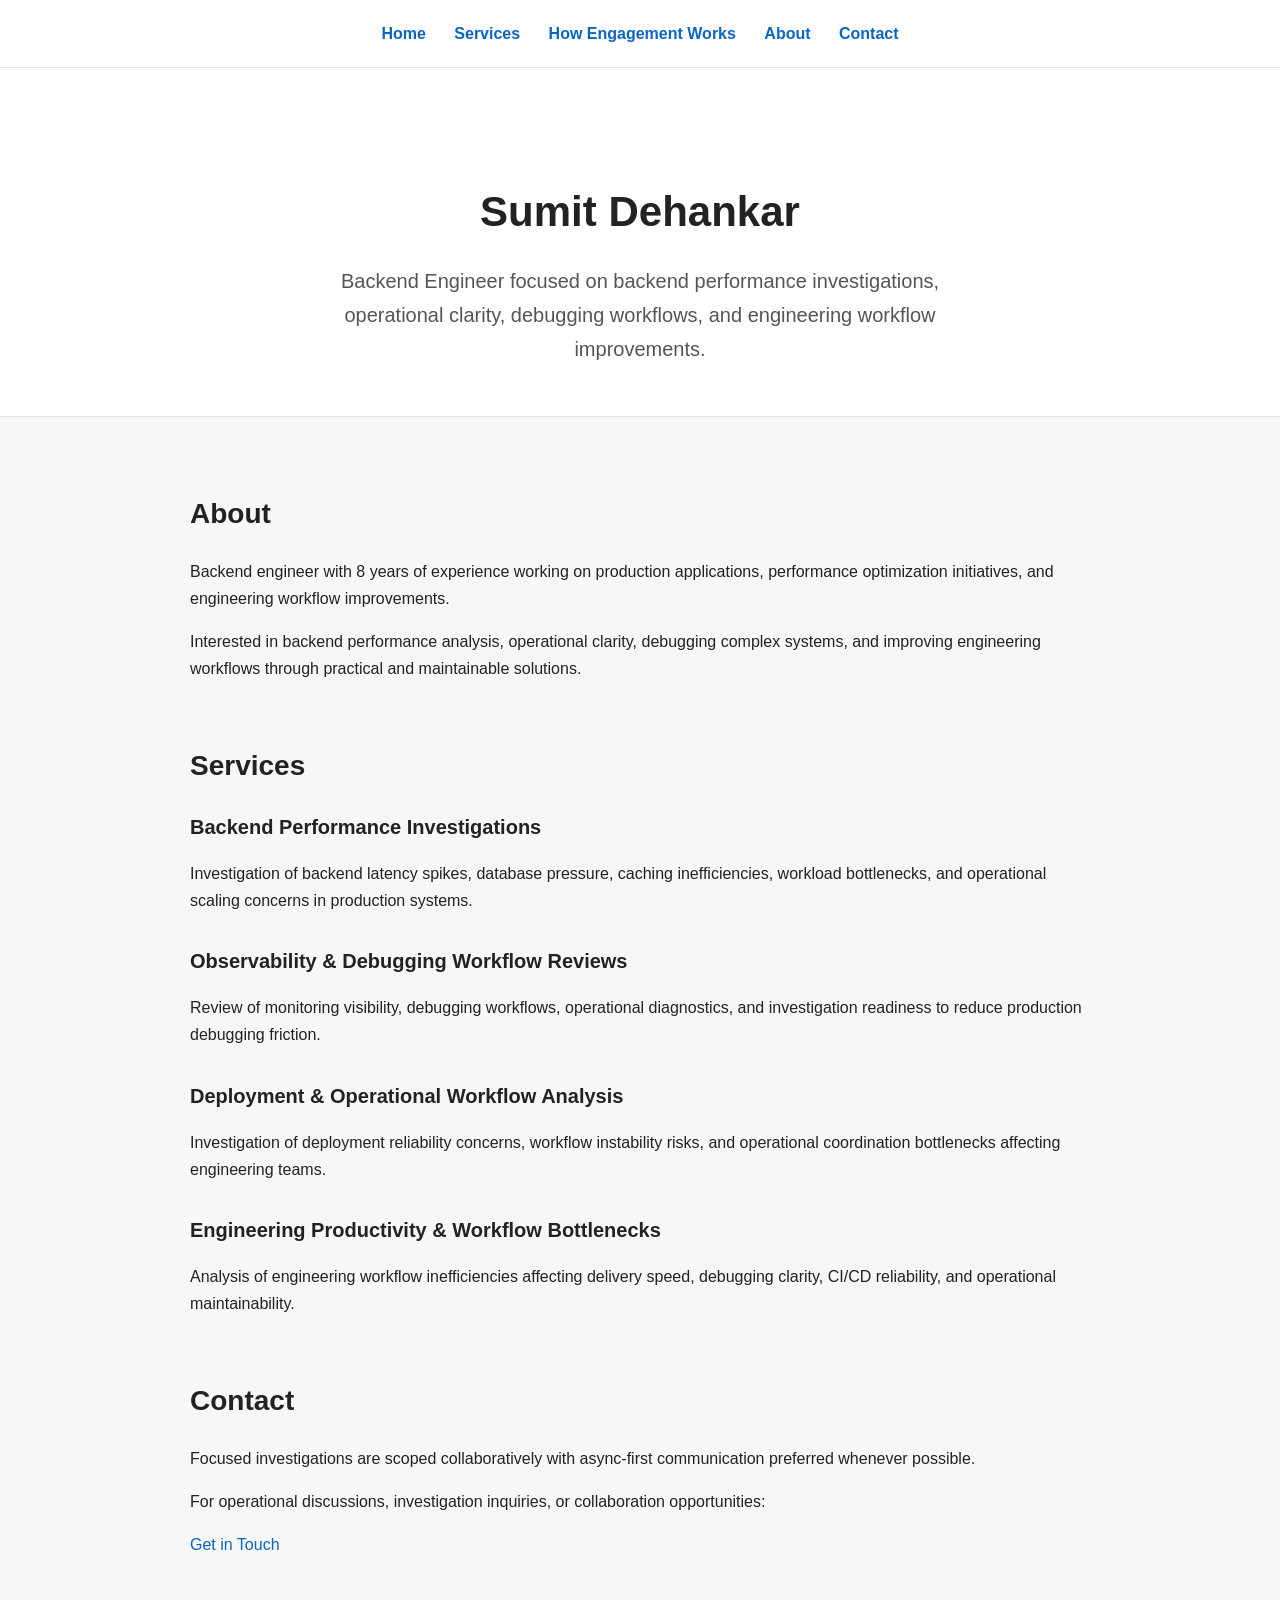
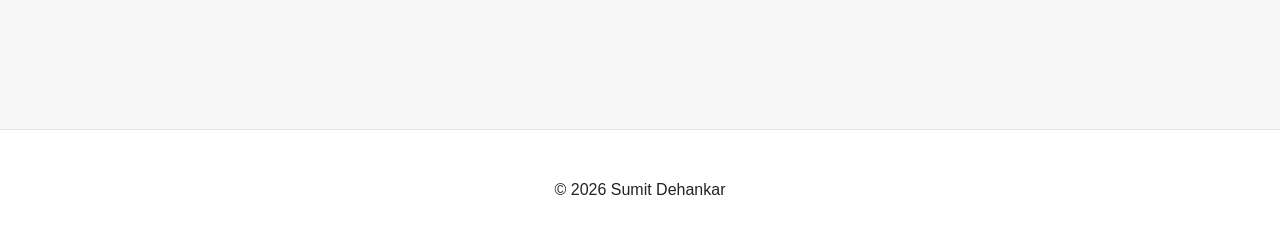
==== index.html @ 6a538f90 "Update page titles and enhance content for About, Contact, How Engagement Works, and Services sectio" ====
<!doctype html>
<html lang="en">
  <head>
    <meta charset="UTF-8" />
    <meta name="viewport" content="width=device-width, initial-scale=1.0" />
    <title>Sumit Dehankar</title>
    <link rel="stylesheet" href="styles.css" />
  </head>

  <body>
    <nav>
      <a href="index.html">Home</a>
      <a href="services.html">Services</a>
      <!-- <a href="sample-assessment.html">Sample Assessment</a> -->
      <a href="how-engagement-works.html">How Engagement Works</a>
      <a href="about.html">About</a>
      <a href="contact.html">Contact</a>
    </nav>
    <header class="hero">
      <h1>Sumit Dehankar</h1>

      <p class="tagline">
        Backend Engineer focused on backend performance investigations,
        operational clarity, debugging workflows, and engineering workflow
        improvements.
      </p>
    </header>

    <main class="container">
      <section>
        <h2>About</h2>

        <p>
          Backend engineer with 8 years of experience working on production
          applications, performance optimization initiatives, and engineering
          workflow improvements.
        </p>

        <p>
          Interested in backend performance analysis, operational clarity,
          debugging complex systems, and improving engineering workflows through
          practical and maintainable solutions.
        </p>
      </section>

      <section>
        <h2>Services</h2>

        <div class="service">
          <h3>Backend Performance Investigations</h3>

          <p>
            Investigation of backend latency spikes, database pressure, caching
            inefficiencies, workload bottlenecks, and operational scaling
            concerns in production systems.
          </p>
        </div>

        <div class="service">
          <h3>Observability & Debugging Workflow Reviews</h3>

          <p>
            Review of monitoring visibility, debugging workflows, operational
            diagnostics, and investigation readiness to reduce production
            debugging friction.
          </p>
        </div>

        <div class="service">
          <h3>Deployment & Operational Workflow Analysis</h3>

          <p>
            Investigation of deployment reliability concerns, workflow
            instability risks, and operational coordination bottlenecks
            affecting engineering teams.
          </p>
        </div>

        <div class="service">
          <h3>Engineering Productivity & Workflow Bottlenecks</h3>

          <p>
            Analysis of engineering workflow inefficiencies affecting delivery
            speed, debugging clarity, CI/CD reliability, and operational
            maintainability.
          </p>
        </div>
      </section>
      <section>
        <h2>Contact</h2>

        <p>
          Focused investigations are scoped collaboratively with async-first
          communication preferred whenever possible.
        </p>

        <p>
          For operational discussions, investigation inquiries, or collaboration
          opportunities:
        </p>

        <p>
          <a href="contact.html">Get in Touch</a>
        </p>
      </section>
    </main>
    <footer>
      <p>© 2026 Sumit Dehankar</p>
    </footer>
  </body>
</html>
---- styles.css ----
body {
    margin: 0;
    font-family: Arial, sans-serif;
    line-height: 1.7;
    background-color: #f7f7f7;
    color: #222;
}

.hero {
    background-color: #ffffff;
    padding: 80px 20px 50px;
    text-align: center;
    border-bottom: 1px solid #e5e5e5;
}

.hero h1 {
    margin-bottom: 16px;
    font-size: 42px;
}

.tagline {
    max-width: 700px;
    margin: 0 auto;
    font-size: 20px;
    color: #555;
}

.container {
    max-width: 900px;
    margin: 0 auto;
    padding: 50px 20px;
}

section {
    margin-bottom: 60px;
}

h2 {
    margin-bottom: 20px;
    font-size: 28px;
}

h3 {
    margin-bottom: 10px;
    font-size: 20px;
}

.service {
    margin-bottom: 30px;
}

a {
    color: #0a66c2;
    text-decoration: none;
}

a:hover {
    text-decoration: underline;
}

nav {
    padding: 20px;
    background-color: #ffffff;
    border-bottom: 1px solid #e5e5e5;
    text-align: center;
}

nav a {
    margin: 0 12px;
    font-weight: bold;
}

ul {
    padding-left: 20px;
}

footer {
    text-align: center;
    padding: 30px 20px;
    border-top: 1px solid #e5e5e5;
    background-color: #ffffff;
    margin-top: 60px;
}

main h1 {
    margin-bottom: 40px;
}

#engagement-process {
    padding: 80px 20px;
    background-color: #ffffff;
}

#engagement-process .section-header {
    text-align: center;
    max-width: 750px;
    margin: 0 auto 50px;
}

#engagement-process .section-header h2 {
    font-size: 2.2rem;
    margin-bottom: 16px;
    color: #111827;
}

#engagement-process .section-header p {
    font-size: 1.05rem;
    line-height: 1.7;
    color: #6b7280;
}

.process-grid {
    display: grid;
    grid-template-columns: repeat(auto-fit, minmax(220px, 1fr));
    gap: 24px;
}

.process-card {
    background-color: #f9fafb;
    border: 1px solid #e5e7eb;
    border-radius: 16px;
    padding: 28px 24px;
    transition: transform 0.2s ease, box-shadow 0.2s ease;
}

.process-card:hover {
    transform: translateY(-4px);
    box-shadow: 0 8px 24px rgba(0, 0, 0, 0.06);
}

.step-number {
    font-size: 2rem;
    font-weight: 700;
    color: #111827;
    margin-bottom: 18px;
}

.process-card h3 {
    font-size: 1.15rem;
    margin-bottom: 14px;
    color: #111827;
}

.process-card p {
    color: #4b5563;
    line-height: 1.7;
    font-size: 0.95rem;
}

#contact-page {
    padding: 80px 20px;
    background-color: #ffffff;
}

#contact-page .container {
    max-width: 1000px;
    margin: 0 auto;
}

.contact-header {
    text-align: center;
    margin-bottom: 60px;
}

.contact-header h1 {
    font-size: 3rem;
    margin-bottom: 20px;
    color: #111827;
}

.contact-header p {
    max-width: 760px;
    margin: 0 auto;
    color: #4b5563;
    line-height: 1.8;
    font-size: 1.1rem;
}

.contact-note {
    background-color: #f9fafb;
    border: 1px solid #e5e7eb;
    border-radius: 18px;
    padding: 36px;
    margin-bottom: 50px;
}

.contact-note h2 {
    font-size: 1.8rem;
    margin-bottom: 20px;
    color: #111827;
}

.contact-note p {
    color: #4b5563;
    line-height: 1.8;
    margin-bottom: 18px;
}

.contact-note ul {
    padding-left: 22px;
    margin-bottom: 24px;
}

.contact-note li {
    margin-bottom: 12px;
    color: #4b5563;
    line-height: 1.7;
}

.contact-methods {
    display: grid;
    grid-template-columns: repeat(auto-fit, minmax(260px, 1fr));
    gap: 24px;
}

.contact-card {
    background-color: #f9fafb;
    border: 1px solid #e5e7eb;
    border-radius: 18px;
    padding: 28px;
}

.contact-card h3 {
    font-size: 1.4rem;
    margin-bottom: 16px;
    color: #111827;
}

.contact-card p {
    color: #4b5563;
    line-height: 1.7;
    margin-bottom: 18px;
}

.contact-card a {
    color: #2563eb;
    text-decoration: none;
    font-weight: 600;
    word-break: break-word;
}

.contact-card a:hover {
    text-decoration: underline;
}

@media (max-width: 768px) {
    .contact-header h1 {
        font-size: 2.4rem;
    }

    .contact-note {
        padding: 28px;
    }
}

#services {
    padding: 80px 20px;
    background-color: #f9fafb;
}

#services .container {
    max-width: 1200px;
    margin: 0 auto;
}

.section-header {
    text-align: center;
    max-width: 760px;
    margin: 0 auto 60px;
}

.section-header h2 {
    font-size: 2.5rem;
    margin-bottom: 18px;
    color: #111827;
}

.section-header p {
    color: #4b5563;
    line-height: 1.8;
    font-size: 1.1rem;
}

.services-grid {
    display: grid;
    grid-template-columns: repeat(auto-fit, minmax(260px, 1fr));
    gap: 28px;
}

.service-card {
    background-color: #ffffff;
    border: 1px solid #e5e7eb;
    border-radius: 18px;
    padding: 32px 28px;
    transition: transform 0.2s ease, box-shadow 0.2s ease;
}

.service-card:hover {
    transform: translateY(-4px);
    box-shadow: 0 10px 30px rgba(0, 0, 0, 0.06);
}

.service-card h3 {
    font-size: 1.35rem;
    margin-bottom: 18px;
    color: #111827;
}

.service-card p {
    color: #4b5563;
    line-height: 1.8;
    margin-bottom: 20px;
}

.service-card ul {
    padding-left: 20px;
}

.service-card li {
    margin-bottom: 10px;
    color: #4b5563;
    line-height: 1.6;
}

@media (max-width: 768px) {
    .section-header h2 {
        font-size: 2rem;
    }

    .service-card {
        padding: 28px 22px;
    }
}
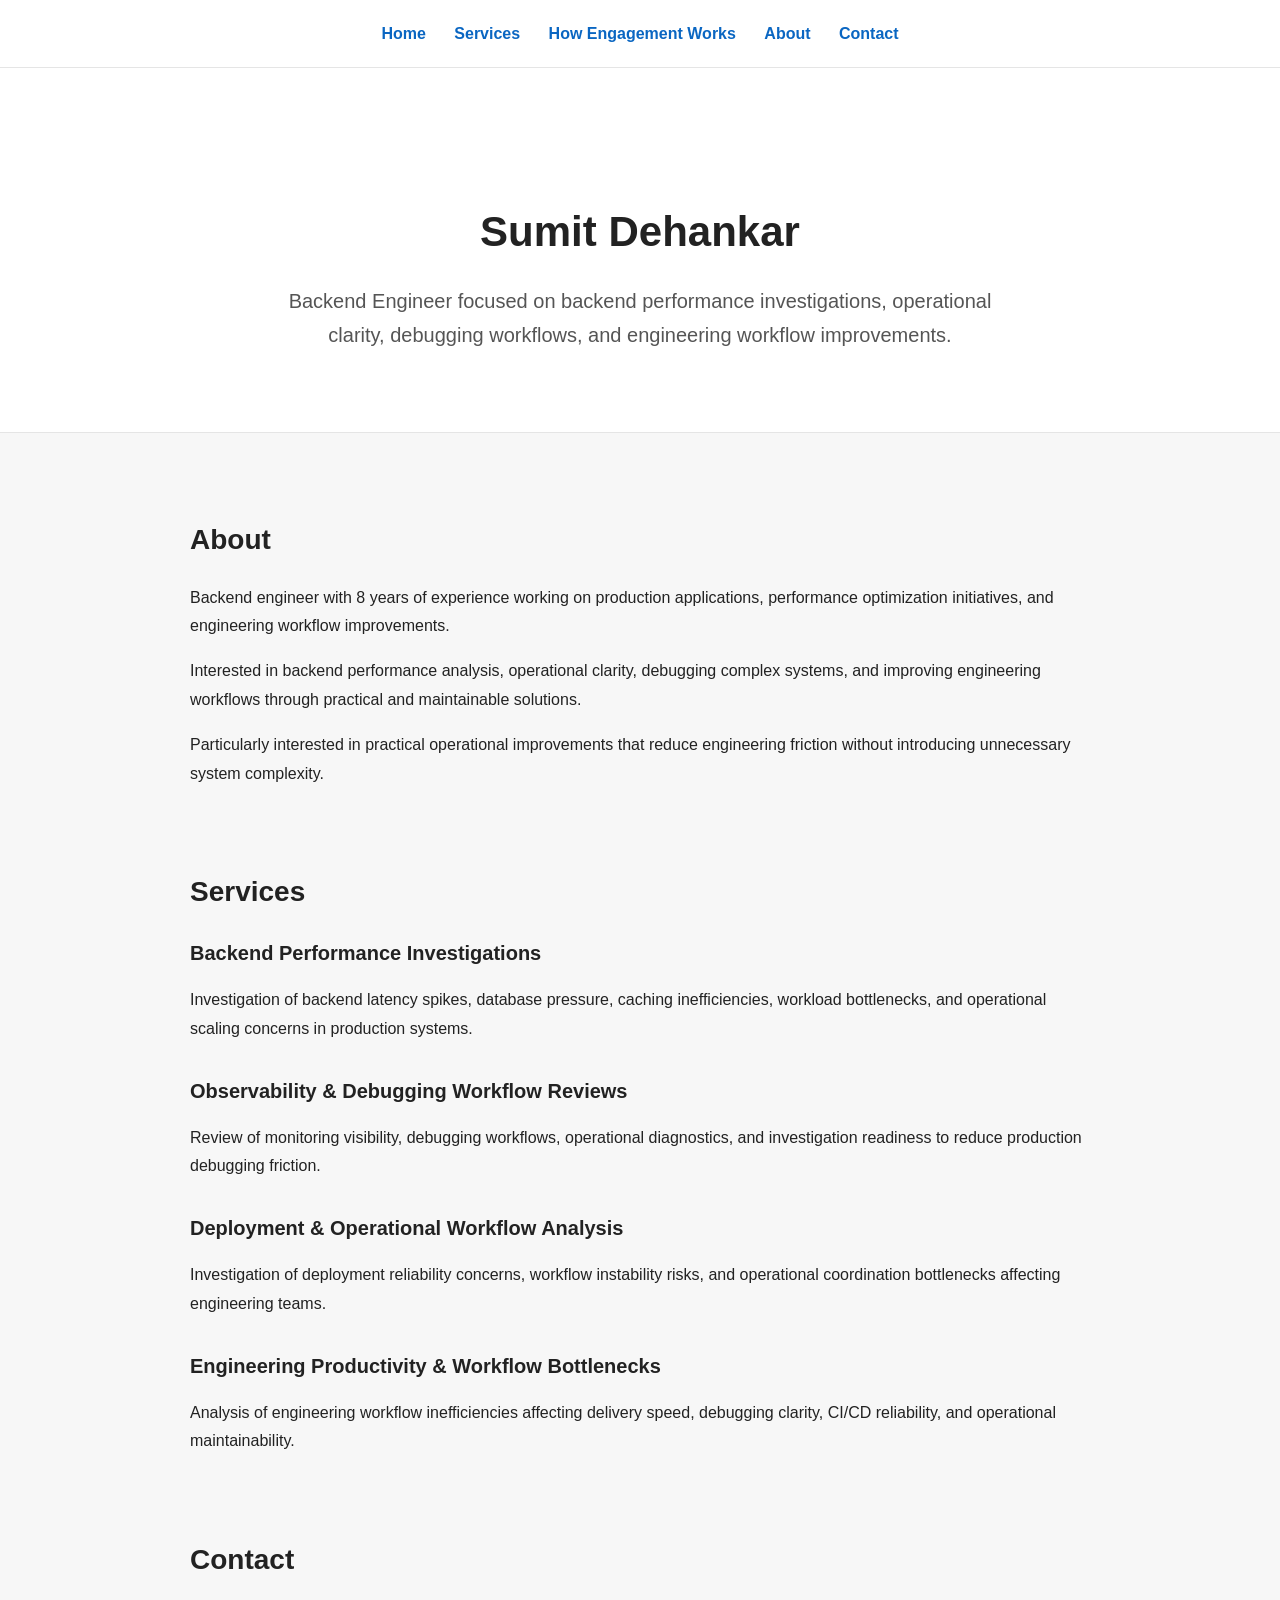
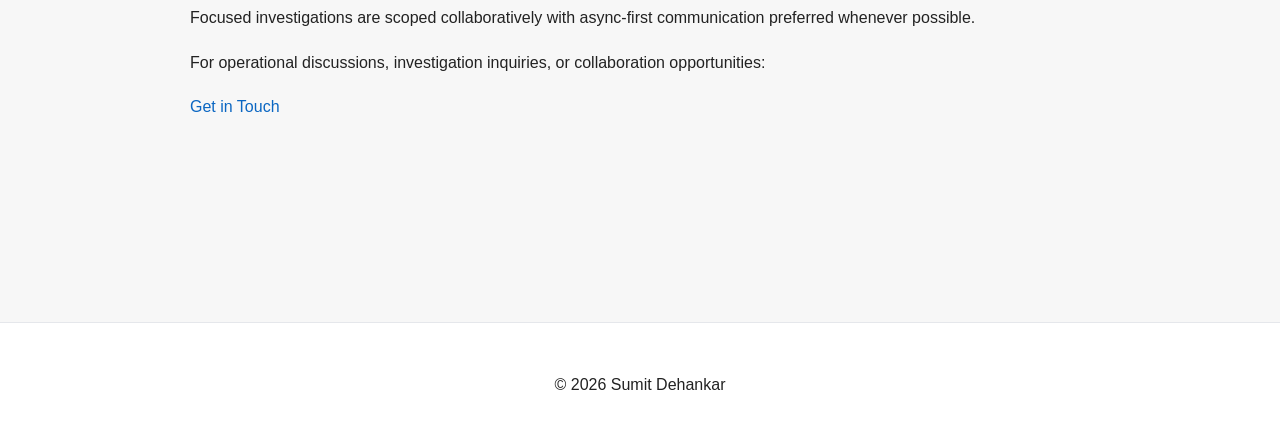
==== commit 967a98d9: "Update index.html and styles.css with content enhancements and styling improvements" ====
--- a/index.html
+++ b/index.html
@@ -11,11 +11,11 @@
     <nav>
       <a href="index.html">Home</a>
       <a href="services.html">Services</a>
-      <!-- <a href="sample-assessment.html">Sample Assessment</a> -->
       <a href="how-engagement-works.html">How Engagement Works</a>
       <a href="about.html">About</a>
       <a href="contact.html">Contact</a>
     </nav>
+
     <header class="hero">
       <h1>Sumit Dehankar</h1>
 
@@ -40,6 +40,12 @@
           Interested in backend performance analysis, operational clarity,
           debugging complex systems, and improving engineering workflows through
           practical and maintainable solutions.
+        </p>
+
+        <p>
+          Particularly interested in practical operational improvements that
+          reduce engineering friction without introducing unnecessary system
+          complexity.
         </p>
       </section>
 
@@ -86,6 +92,7 @@
           </p>
         </div>
       </section>
+
       <section>
         <h2>Contact</h2>
 
@@ -104,8 +111,9 @@
         </p>
       </section>
     </main>
+
     <footer>
       <p>© 2026 Sumit Dehankar</p>
     </footer>
   </body>
-</html>
+</html>
--- a/styles.css
+++ b/styles.css
@@ -330,4 +330,35 @@
     .service-card {
         padding: 28px 22px;
     }
+}
+
+.hero {
+    padding: 100px 20px 80px;
+    text-align: center;
+}
+
+.tagline {
+    max-width: 760px;
+    margin: 0 auto;
+    line-height: 1.7;
+}
+
+.container {
+    max-width: 900px;
+    margin: 0 auto;
+    padding: 60px 20px;
+}
+
+section {
+    margin-bottom: 80px;
+}
+
+footer {
+    text-align: center;
+    padding: 32px 20px;
+    border-top: 1px solid #e5e7eb;
+}
+
+p {
+    line-height: 1.8;
 }
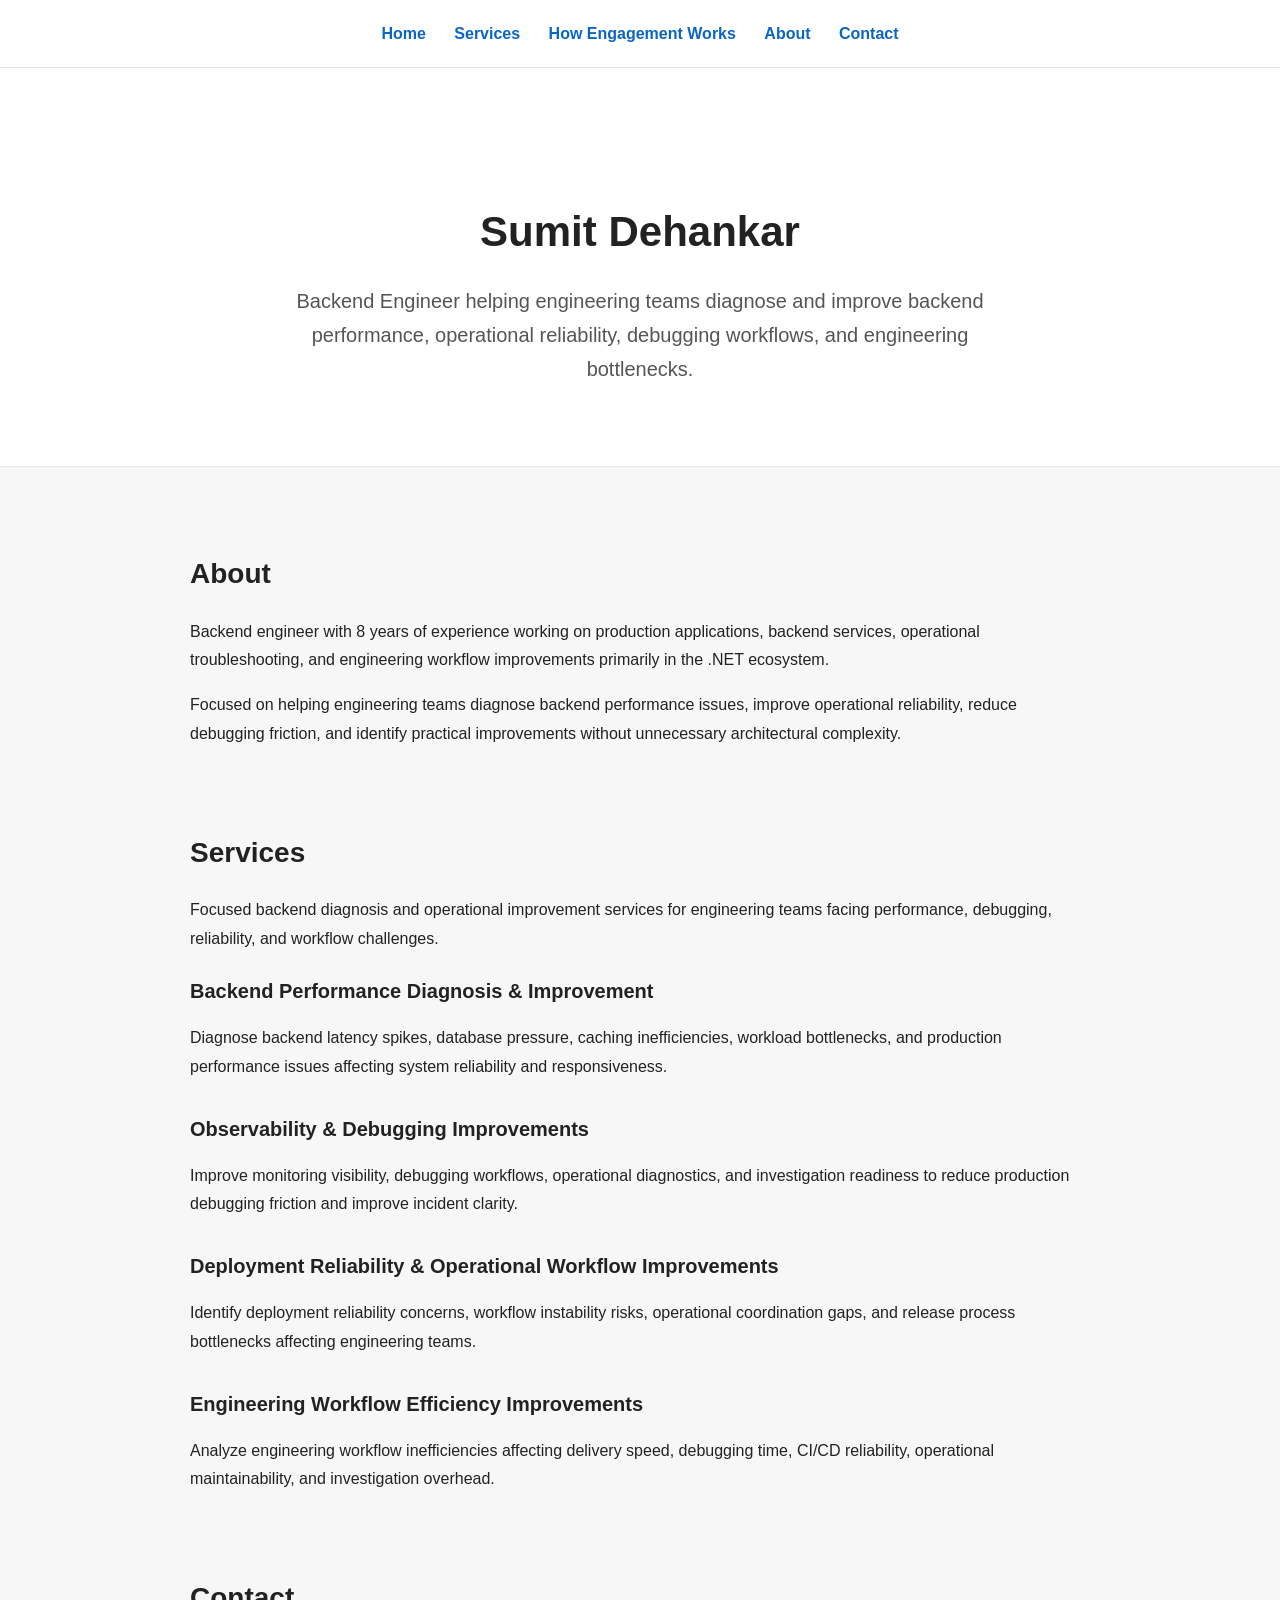
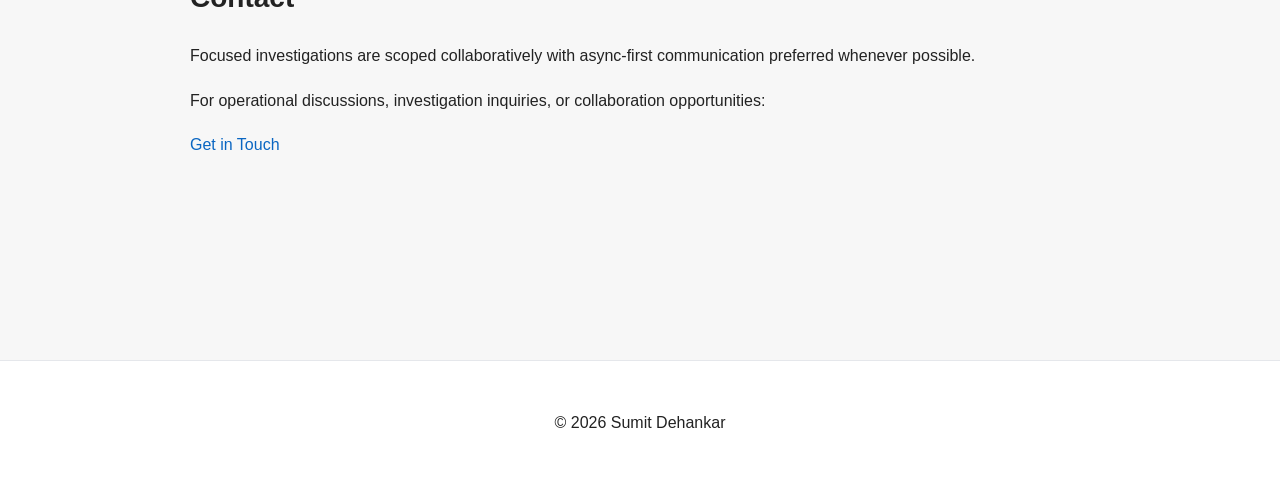
==== commit 24acd08c: "Enhance content and structure for How Engagement Works and index pages, improving clarity and detail" ====
--- a/index.html
+++ b/index.html
@@ -5,6 +5,7 @@
     <meta name="viewport" content="width=device-width, initial-scale=1.0" />
     <title>Sumit Dehankar</title>
     <link rel="stylesheet" href="styles.css" />
+    <link rel="stylesheet" href="index.css" />
   </head>
 
   <body>
@@ -20,78 +21,78 @@
       <h1>Sumit Dehankar</h1>
 
       <p class="tagline">
-        Backend Engineer focused on backend performance investigations,
-        operational clarity, debugging workflows, and engineering workflow
-        improvements.
-      </p>
+  Backend Engineer helping engineering teams diagnose and improve backend
+  performance, operational reliability, debugging workflows, and engineering
+  bottlenecks.
+</p>
     </header>
 
     <main class="container">
       <section>
-        <h2>About</h2>
+  <h2>About</h2>
 
-        <p>
-          Backend engineer with 8 years of experience working on production
-          applications, performance optimization initiatives, and engineering
-          workflow improvements.
-        </p>
+  <p>
+    Backend engineer with 8 years of experience working on production
+    applications, backend services, operational troubleshooting, and
+    engineering workflow improvements primarily in the .NET ecosystem.
+  </p>
 
-        <p>
-          Interested in backend performance analysis, operational clarity,
-          debugging complex systems, and improving engineering workflows through
-          practical and maintainable solutions.
-        </p>
+  <p>
+    Focused on helping engineering teams diagnose backend performance issues,
+    improve operational reliability, reduce debugging friction, and identify
+    practical improvements without unnecessary architectural complexity.
+  </p>
+</section>
 
-        <p>
-          Particularly interested in practical operational improvements that
-          reduce engineering friction without introducing unnecessary system
-          complexity.
-        </p>
-      </section>
+     <section>
+  <h2>Services</h2>
 
-      <section>
-        <h2>Services</h2>
+  <p>
+    Focused backend diagnosis and operational improvement services for
+    engineering teams facing performance, debugging, reliability, and workflow
+    challenges.
+  </p>
 
-        <div class="service">
-          <h3>Backend Performance Investigations</h3>
+  <div class="service">
+    <h3>Backend Performance Diagnosis & Improvement</h3>
 
-          <p>
-            Investigation of backend latency spikes, database pressure, caching
-            inefficiencies, workload bottlenecks, and operational scaling
-            concerns in production systems.
-          </p>
-        </div>
+    <p>
+      Diagnose backend latency spikes, database pressure, caching
+      inefficiencies, workload bottlenecks, and production performance issues
+      affecting system reliability and responsiveness.
+    </p>
+  </div>
 
-        <div class="service">
-          <h3>Observability & Debugging Workflow Reviews</h3>
+  <div class="service">
+    <h3>Observability & Debugging Improvements</h3>
 
-          <p>
-            Review of monitoring visibility, debugging workflows, operational
-            diagnostics, and investigation readiness to reduce production
-            debugging friction.
-          </p>
-        </div>
+    <p>
+      Improve monitoring visibility, debugging workflows, operational
+      diagnostics, and investigation readiness to reduce production debugging
+      friction and improve incident clarity.
+    </p>
+  </div>
 
-        <div class="service">
-          <h3>Deployment & Operational Workflow Analysis</h3>
+  <div class="service">
+    <h3>Deployment Reliability & Operational Workflow Improvements</h3>
 
-          <p>
-            Investigation of deployment reliability concerns, workflow
-            instability risks, and operational coordination bottlenecks
-            affecting engineering teams.
-          </p>
-        </div>
+    <p>
+      Identify deployment reliability concerns, workflow instability risks,
+      operational coordination gaps, and release process bottlenecks affecting
+      engineering teams.
+    </p>
+  </div>
 
-        <div class="service">
-          <h3>Engineering Productivity & Workflow Bottlenecks</h3>
+  <div class="service">
+    <h3>Engineering Workflow Efficiency Improvements</h3>
 
-          <p>
-            Analysis of engineering workflow inefficiencies affecting delivery
-            speed, debugging clarity, CI/CD reliability, and operational
-            maintainability.
-          </p>
-        </div>
-      </section>
+    <p>
+      Analyze engineering workflow inefficiencies affecting delivery speed,
+      debugging time, CI/CD reliability, operational maintainability, and
+      investigation overhead.
+    </p>
+  </div>
+</section>
 
       <section>
         <h2>Contact</h2>
@@ -116,4 +117,4 @@
       <p>© 2026 Sumit Dehankar</p>
     </footer>
   </body>
-</html>+</html>
--- a/styles.css
+++ b/styles.css
@@ -6,33 +6,14 @@
     color: #222;
 }
 
-.hero {
-    background-color: #ffffff;
-    padding: 80px 20px 50px;
-    text-align: center;
-    border-bottom: 1px solid #e5e5e5;
-}
-
-.hero h1 {
-    margin-bottom: 16px;
-    font-size: 42px;
-}
-
-.tagline {
-    max-width: 700px;
-    margin: 0 auto;
-    font-size: 20px;
-    color: #555;
-}
-
 .container {
     max-width: 900px;
     margin: 0 auto;
-    padding: 50px 20px;
+    padding: 60px 20px;
 }
 
 section {
-    margin-bottom: 60px;
+    margin-bottom: 80px;
 }
 
 h2 {
@@ -45,10 +26,6 @@
     font-size: 20px;
 }
 
-.service {
-    margin-bottom: 30px;
-}
-
 a {
     color: #0a66c2;
     text-decoration: none;
@@ -76,8 +53,8 @@
 
 footer {
     text-align: center;
-    padding: 30px 20px;
-    border-top: 1px solid #e5e5e5;
+    padding: 32px 20px;
+    border-top: 1px solid #e5e7eb;
     background-color: #ffffff;
     margin-top: 60px;
 }
@@ -253,112 +230,6 @@
     }
 }
 
-#services {
-    padding: 80px 20px;
-    background-color: #f9fafb;
-}
-
-#services .container {
-    max-width: 1200px;
-    margin: 0 auto;
-}
-
-.section-header {
-    text-align: center;
-    max-width: 760px;
-    margin: 0 auto 60px;
-}
-
-.section-header h2 {
-    font-size: 2.5rem;
-    margin-bottom: 18px;
-    color: #111827;
-}
-
-.section-header p {
-    color: #4b5563;
-    line-height: 1.8;
-    font-size: 1.1rem;
-}
-
-.services-grid {
-    display: grid;
-    grid-template-columns: repeat(auto-fit, minmax(260px, 1fr));
-    gap: 28px;
-}
-
-.service-card {
-    background-color: #ffffff;
-    border: 1px solid #e5e7eb;
-    border-radius: 18px;
-    padding: 32px 28px;
-    transition: transform 0.2s ease, box-shadow 0.2s ease;
-}
-
-.service-card:hover {
-    transform: translateY(-4px);
-    box-shadow: 0 10px 30px rgba(0, 0, 0, 0.06);
-}
-
-.service-card h3 {
-    font-size: 1.35rem;
-    margin-bottom: 18px;
-    color: #111827;
-}
-
-.service-card p {
-    color: #4b5563;
-    line-height: 1.8;
-    margin-bottom: 20px;
-}
-
-.service-card ul {
-    padding-left: 20px;
-}
-
-.service-card li {
-    margin-bottom: 10px;
-    color: #4b5563;
-    line-height: 1.6;
-}
-
-@media (max-width: 768px) {
-    .section-header h2 {
-        font-size: 2rem;
-    }
-
-    .service-card {
-        padding: 28px 22px;
-    }
-}
-
-.hero {
-    padding: 100px 20px 80px;
-    text-align: center;
-}
-
-.tagline {
-    max-width: 760px;
-    margin: 0 auto;
-    line-height: 1.7;
-}
-
-.container {
-    max-width: 900px;
-    margin: 0 auto;
-    padding: 60px 20px;
-}
-
-section {
-    margin-bottom: 80px;
-}
-
-footer {
-    text-align: center;
-    padding: 32px 20px;
-    border-top: 1px solid #e5e7eb;
-}
-
 p {
     line-height: 1.8;
-}+}
--- a/index.css
+++ b/index.css
@@ -0,0 +1,23 @@
+.hero {
+    background-color: #ffffff;
+    padding: 100px 20px 80px;
+    text-align: center;
+    border-bottom: 1px solid #e5e5e5;
+}
+
+.hero h1 {
+    margin-bottom: 16px;
+    font-size: 42px;
+}
+
+.tagline {
+    max-width: 760px;
+    margin: 0 auto;
+    font-size: 20px;
+    color: #555;
+    line-height: 1.7;
+}
+
+.service {
+    margin-bottom: 30px;
+}
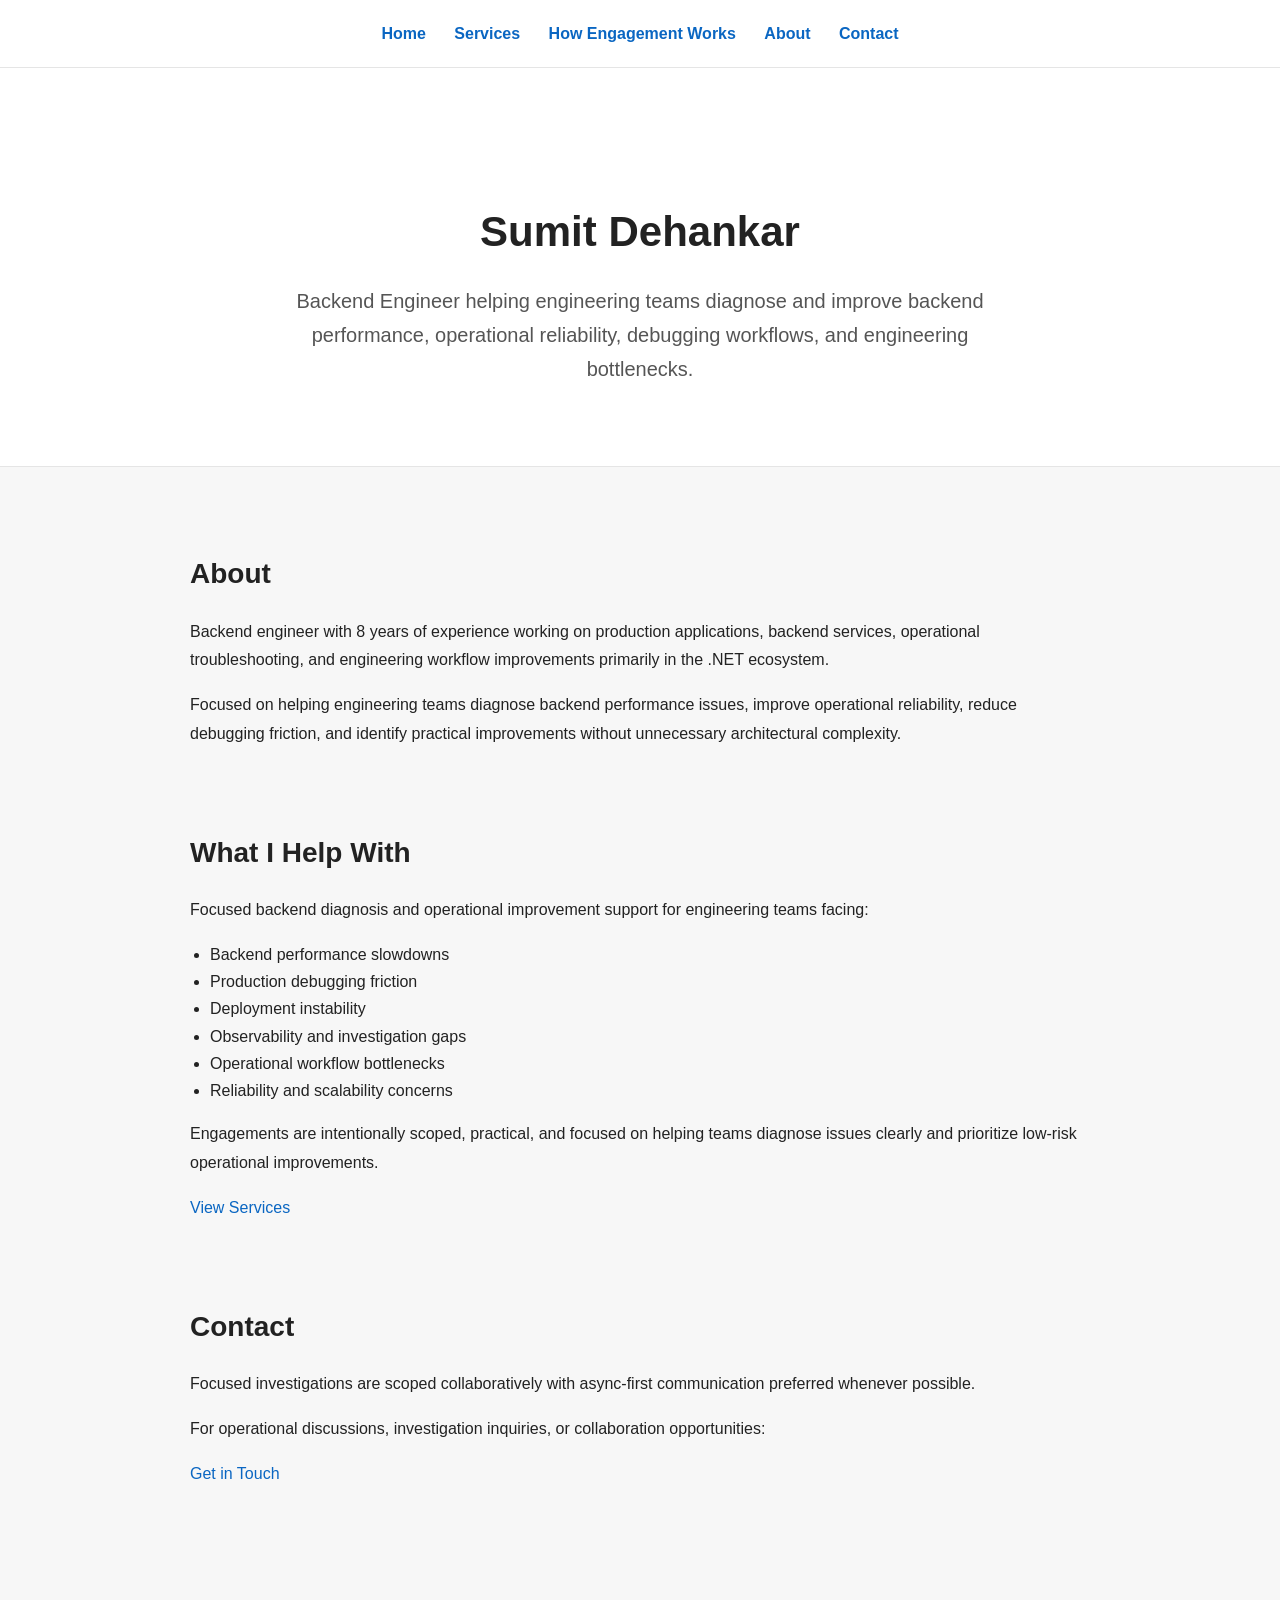
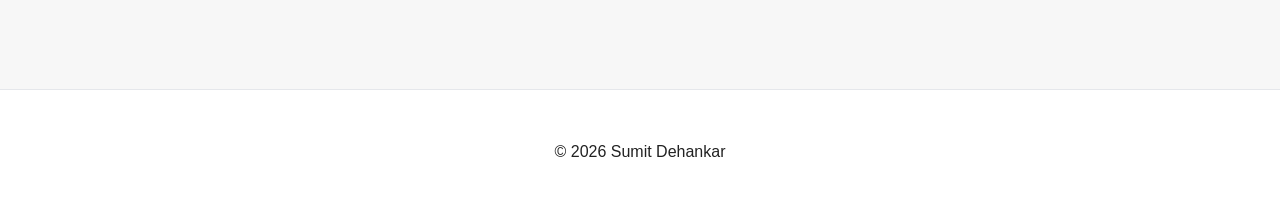
==== commit 969d53aa: "Enhance About, Contact, and Services pages with improved content clarity, structure, and styling for" ====
--- a/index.html
+++ b/index.html
@@ -21,78 +21,57 @@
       <h1>Sumit Dehankar</h1>
 
       <p class="tagline">
-  Backend Engineer helping engineering teams diagnose and improve backend
-  performance, operational reliability, debugging workflows, and engineering
-  bottlenecks.
-</p>
+        Backend Engineer helping engineering teams diagnose and improve backend
+        performance, operational reliability, debugging workflows, and
+        engineering bottlenecks.
+      </p>
     </header>
 
     <main class="container">
       <section>
-  <h2>About</h2>
+        <h2>About</h2>
 
-  <p>
-    Backend engineer with 8 years of experience working on production
-    applications, backend services, operational troubleshooting, and
-    engineering workflow improvements primarily in the .NET ecosystem.
-  </p>
+        <p>
+          Backend engineer with 8 years of experience working on production
+          applications, backend services, operational troubleshooting, and
+          engineering workflow improvements primarily in the .NET ecosystem.
+        </p>
 
-  <p>
-    Focused on helping engineering teams diagnose backend performance issues,
-    improve operational reliability, reduce debugging friction, and identify
-    practical improvements without unnecessary architectural complexity.
-  </p>
-</section>
+        <p>
+          Focused on helping engineering teams diagnose backend performance
+          issues, improve operational reliability, reduce debugging friction,
+          and identify practical improvements without unnecessary architectural
+          complexity.
+        </p>
+      </section>
 
-     <section>
-  <h2>Services</h2>
+      <section>
+        <h2>What I Help With</h2>
 
-  <p>
-    Focused backend diagnosis and operational improvement services for
-    engineering teams facing performance, debugging, reliability, and workflow
-    challenges.
-  </p>
+        <p>
+          Focused backend diagnosis and operational improvement support for
+          engineering teams facing:
+        </p>
 
-  <div class="service">
-    <h3>Backend Performance Diagnosis & Improvement</h3>
+        <ul>
+          <li>Backend performance slowdowns</li>
+          <li>Production debugging friction</li>
+          <li>Deployment instability</li>
+          <li>Observability and investigation gaps</li>
+          <li>Operational workflow bottlenecks</li>
+          <li>Reliability and scalability concerns</li>
+        </ul>
 
-    <p>
-      Diagnose backend latency spikes, database pressure, caching
-      inefficiencies, workload bottlenecks, and production performance issues
-      affecting system reliability and responsiveness.
-    </p>
-  </div>
+        <p>
+          Engagements are intentionally scoped, practical, and focused on
+          helping teams diagnose issues clearly and prioritize low-risk
+          operational improvements.
+        </p>
 
-  <div class="service">
-    <h3>Observability & Debugging Improvements</h3>
-
-    <p>
-      Improve monitoring visibility, debugging workflows, operational
-      diagnostics, and investigation readiness to reduce production debugging
-      friction and improve incident clarity.
-    </p>
-  </div>
-
-  <div class="service">
-    <h3>Deployment Reliability & Operational Workflow Improvements</h3>
-
-    <p>
-      Identify deployment reliability concerns, workflow instability risks,
-      operational coordination gaps, and release process bottlenecks affecting
-      engineering teams.
-    </p>
-  </div>
-
-  <div class="service">
-    <h3>Engineering Workflow Efficiency Improvements</h3>
-
-    <p>
-      Analyze engineering workflow inefficiencies affecting delivery speed,
-      debugging time, CI/CD reliability, operational maintainability, and
-      investigation overhead.
-    </p>
-  </div>
-</section>
+        <p>
+          <a href="services.html">View Services</a>
+        </p>
+      </section>
 
       <section>
         <h2>Contact</h2>
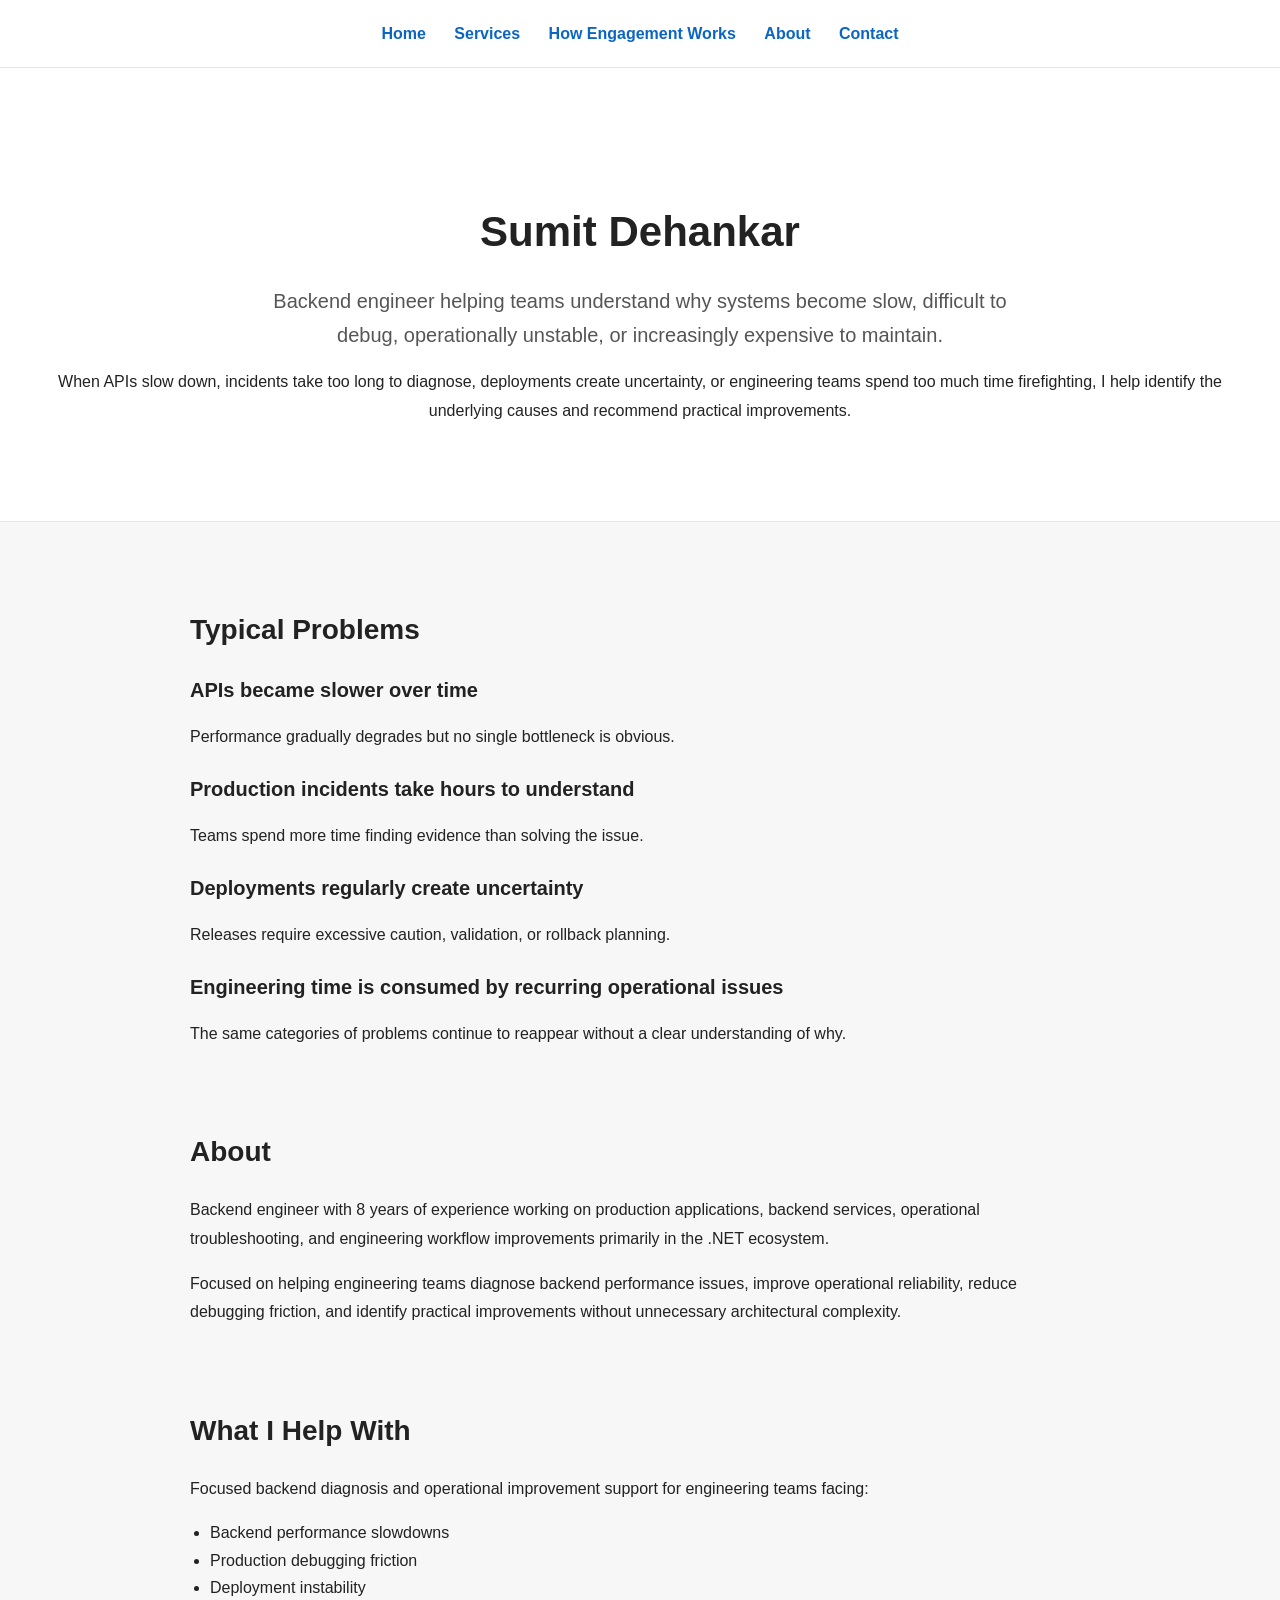
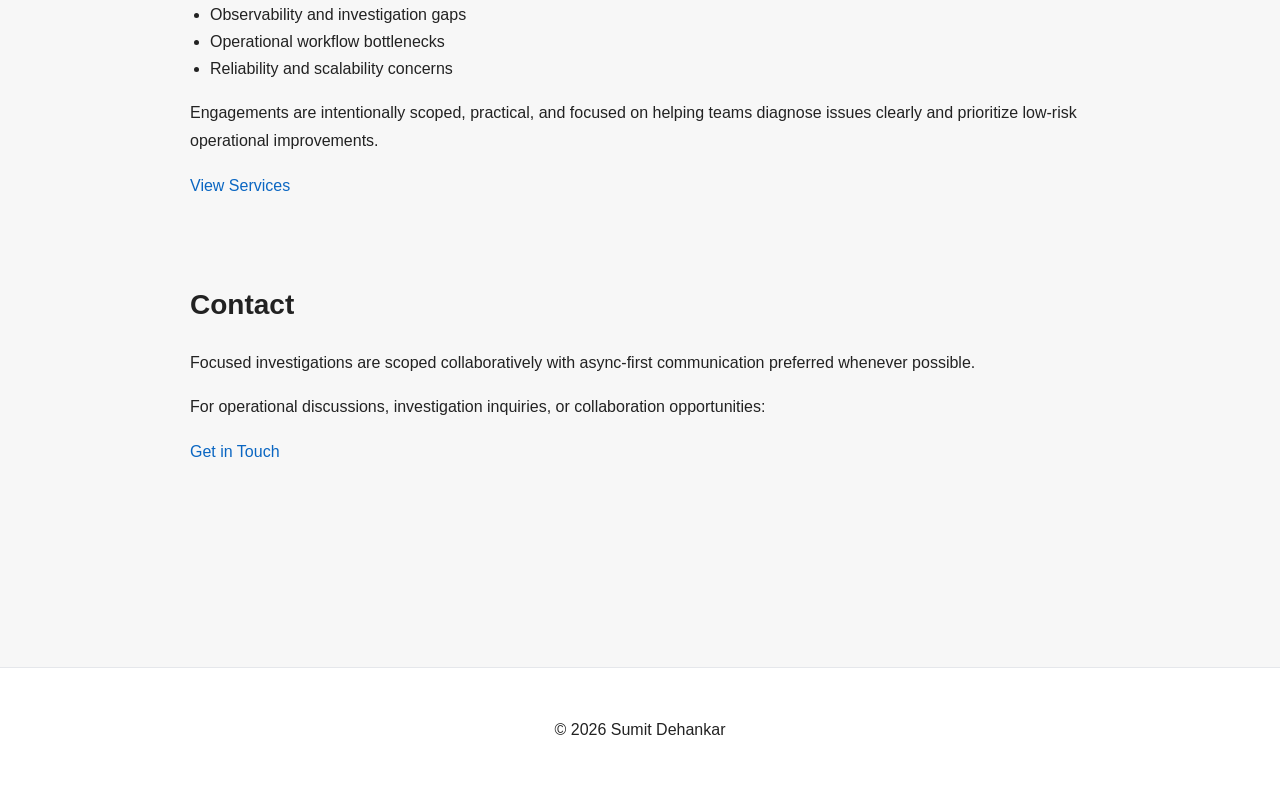
==== commit 0ef9d763: "Enhance content across About, Contact, How Engagement Works, index, and Services pages for improved " ====
--- a/index.html
+++ b/index.html
@@ -21,13 +21,58 @@
       <h1>Sumit Dehankar</h1>
 
       <p class="tagline">
-        Backend Engineer helping engineering teams diagnose and improve backend
-        performance, operational reliability, debugging workflows, and
-        engineering bottlenecks.
+        Backend engineer helping teams understand why systems become slow,
+        difficult to debug, operationally unstable, or increasingly expensive to
+        maintain.
+      </p>
+
+      <p>
+        When APIs slow down, incidents take too long to diagnose, deployments
+        create uncertainty, or engineering teams spend too much time
+        firefighting, I help identify the underlying causes and recommend
+        practical improvements.
       </p>
     </header>
 
     <main class="container">
+      <section class="common-problems">
+        <h2>Typical Problems</h2>
+
+        <div class="problem-grid">
+          <div>
+            <h3>APIs became slower over time</h3>
+            <p>
+              Performance gradually degrades but no single bottleneck is
+              obvious.
+            </p>
+          </div>
+
+          <div>
+            <h3>Production incidents take hours to understand</h3>
+            <p>
+              Teams spend more time finding evidence than solving the issue.
+            </p>
+          </div>
+
+          <div>
+            <h3>Deployments regularly create uncertainty</h3>
+            <p>
+              Releases require excessive caution, validation, or rollback
+              planning.
+            </p>
+          </div>
+
+          <div>
+            <h3>
+              Engineering time is consumed by recurring operational issues
+            </h3>
+            <p>
+              The same categories of problems continue to reappear without a
+              clear understanding of why.
+            </p>
+          </div>
+        </div>
+      </section>
       <section>
         <h2>About</h2>
 
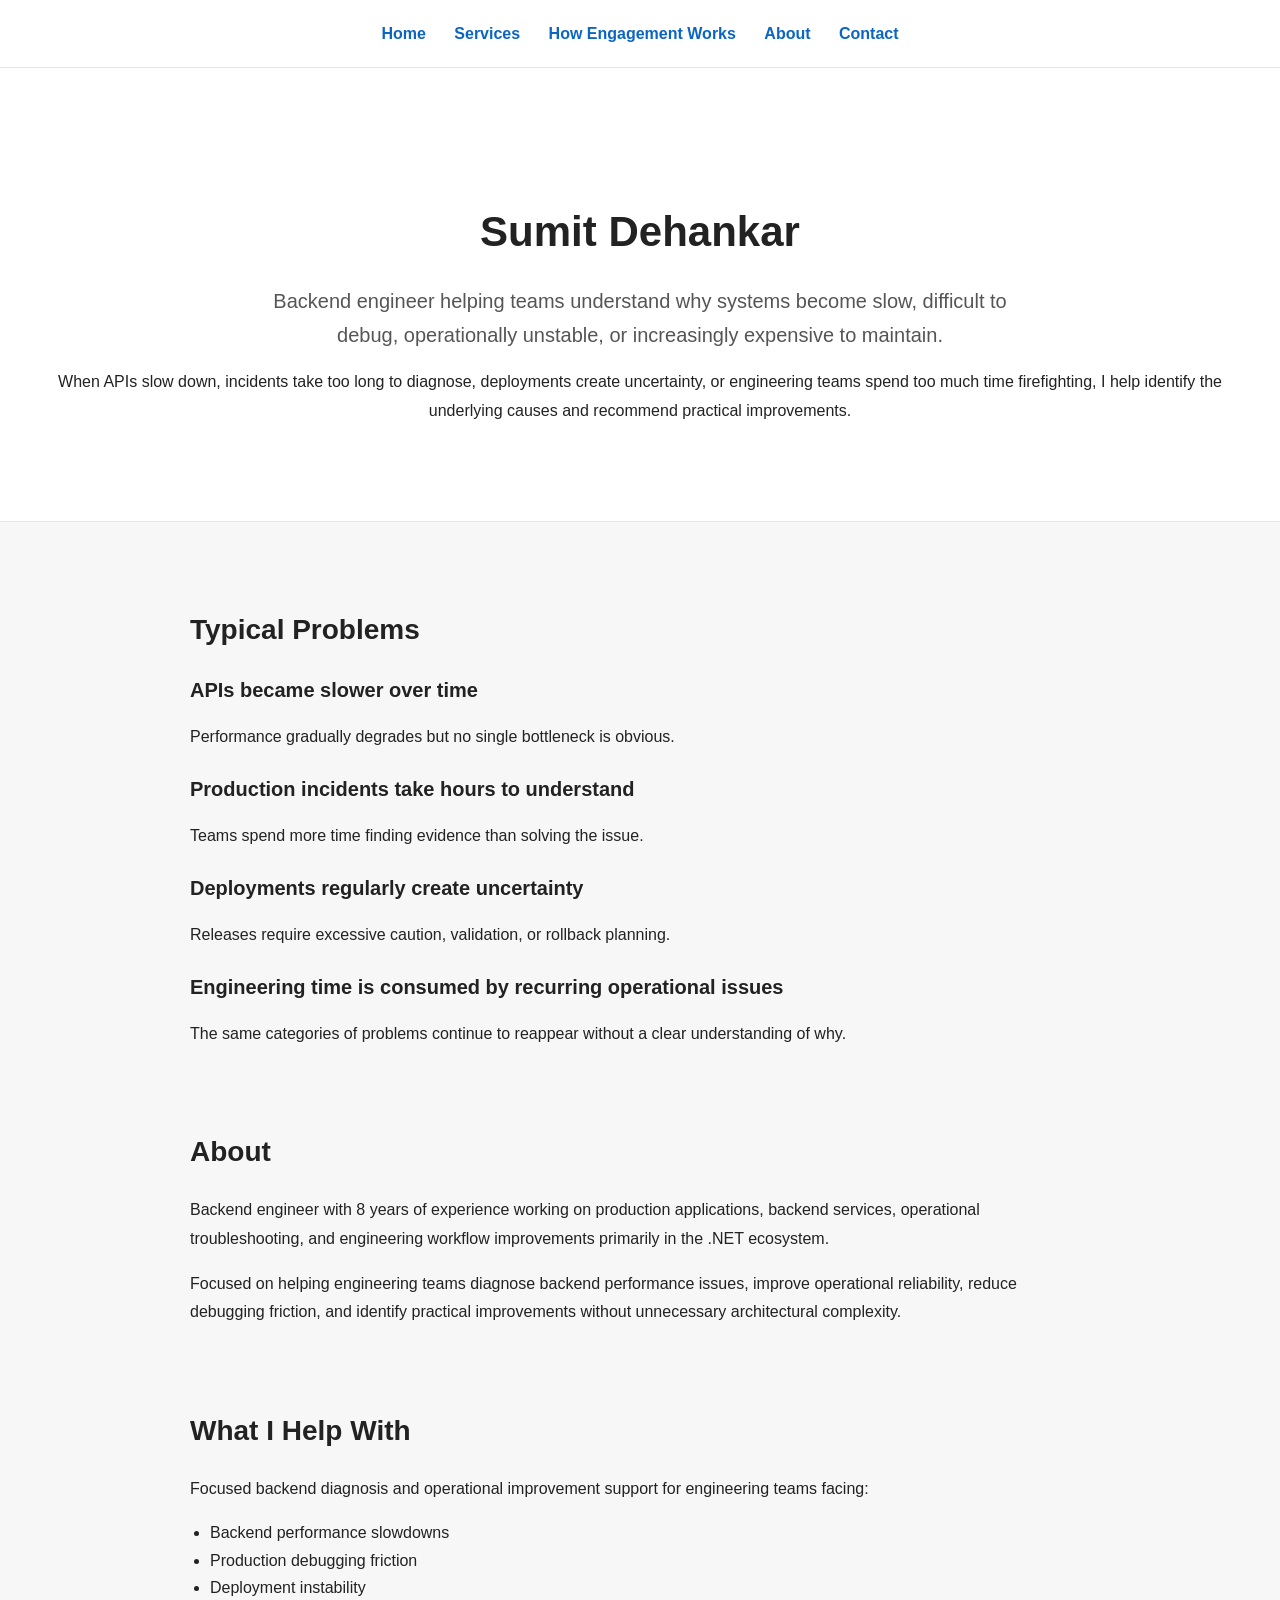
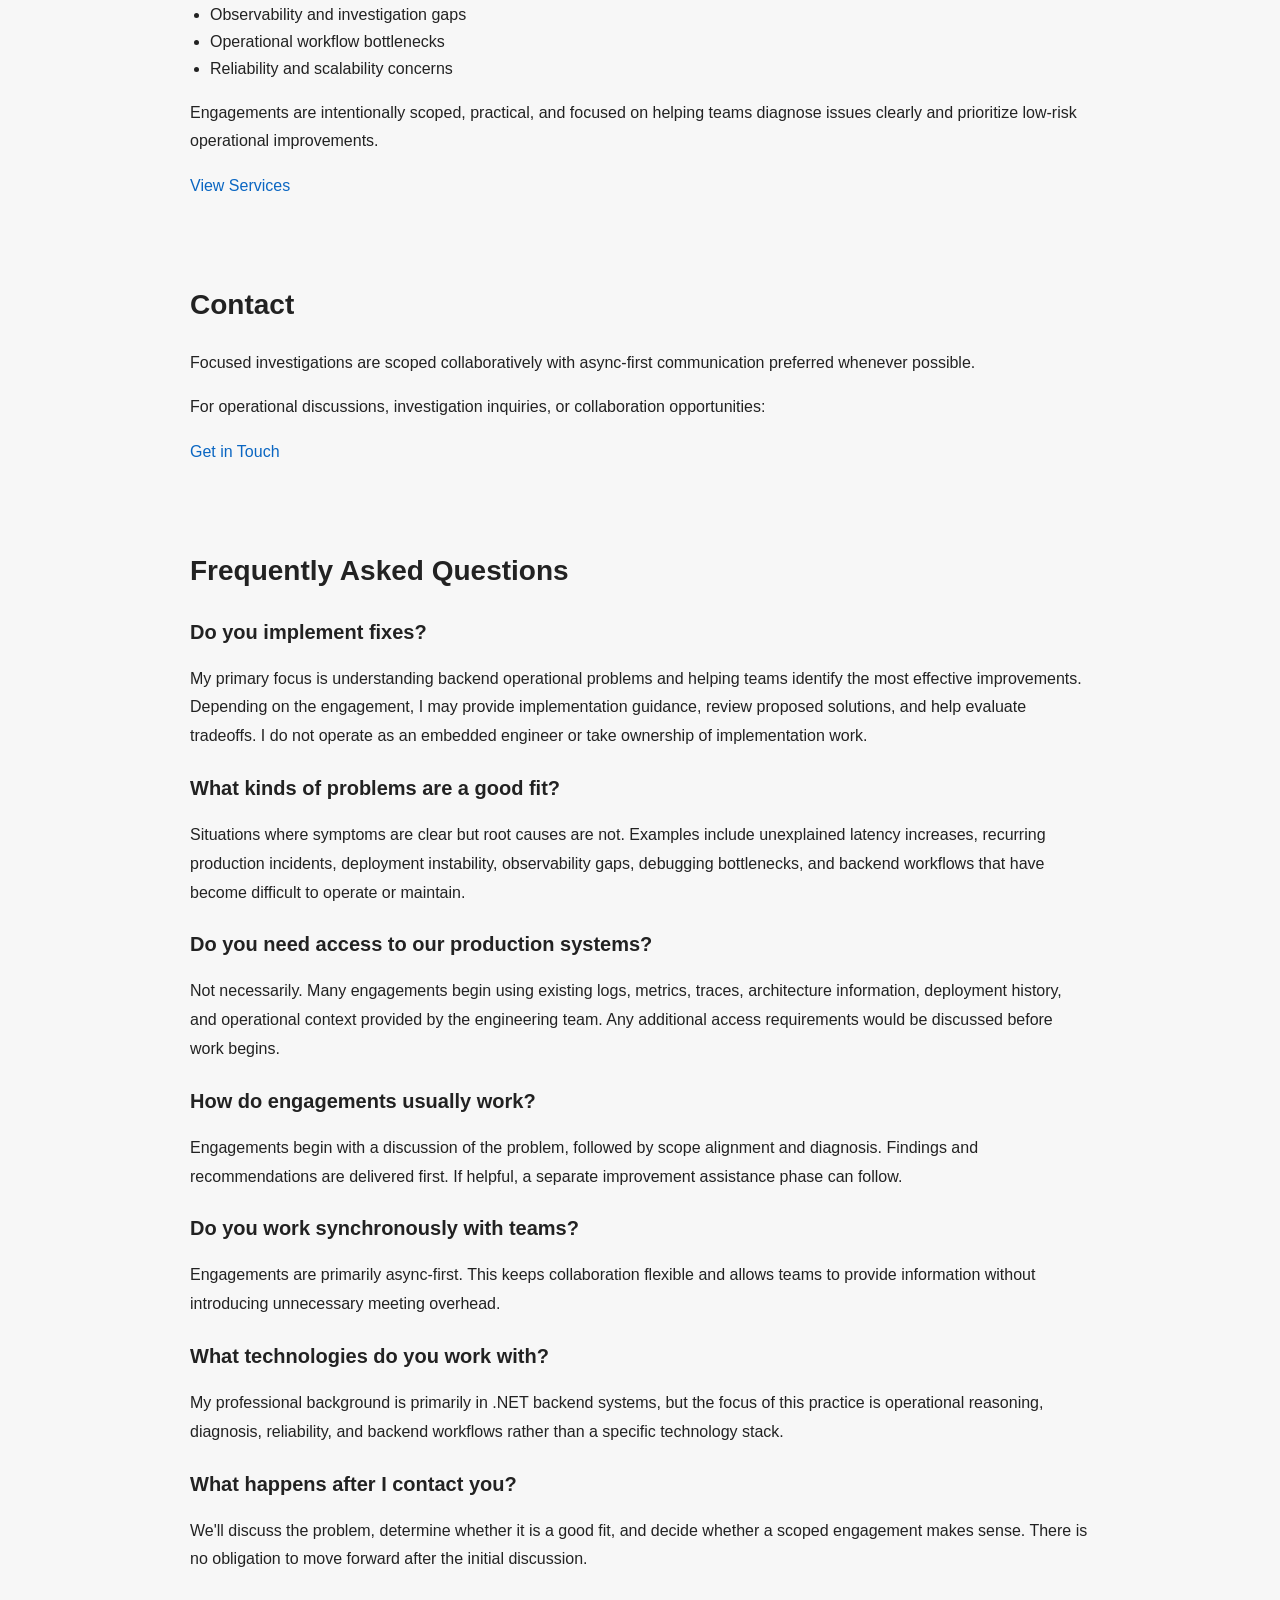
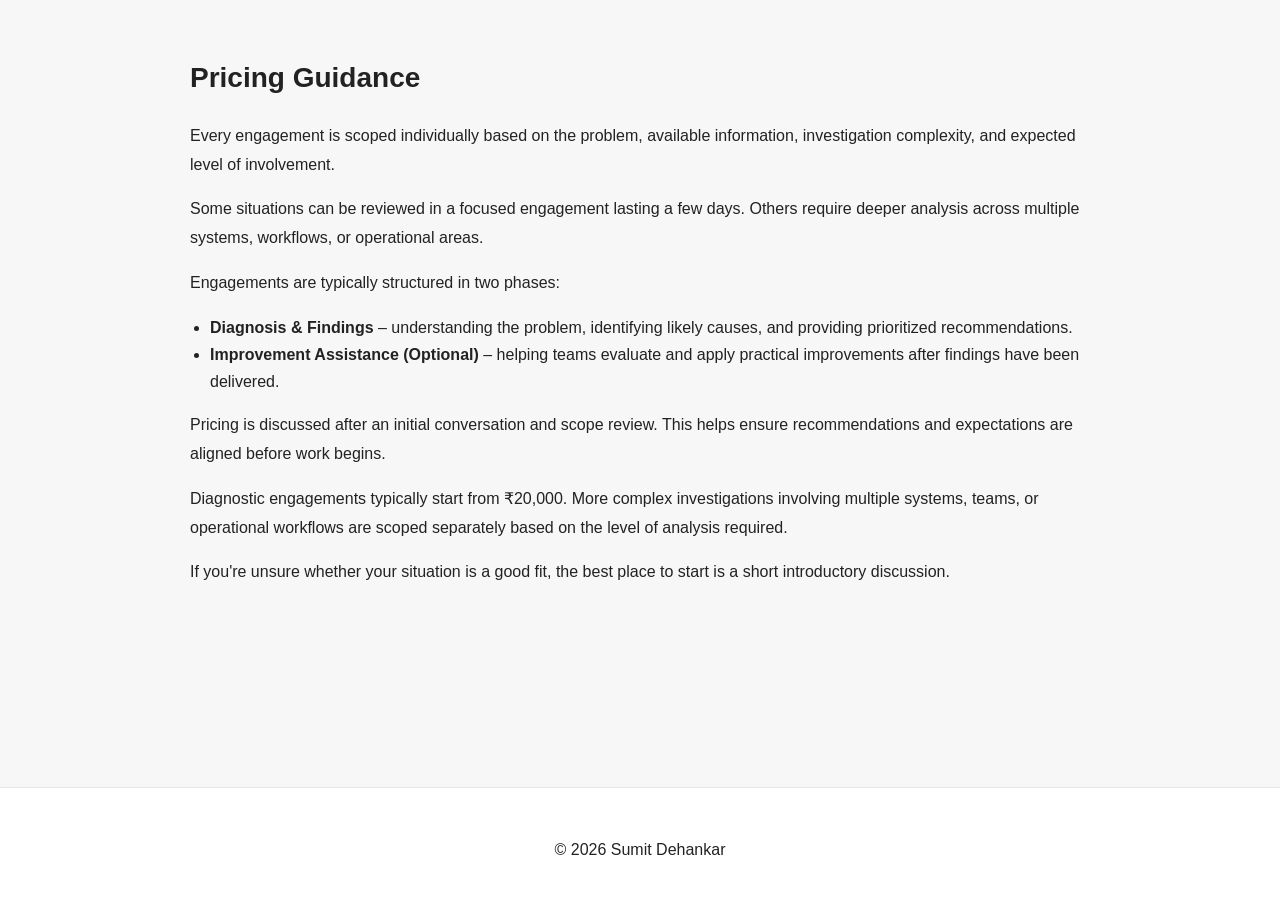
==== commit b1100e24: "Enhance How Engagement Works and Index pages with detailed FAQs and pricing guidance for improved cl" ====
--- a/index.html
+++ b/index.html
@@ -135,6 +135,133 @@
           <a href="contact.html">Get in Touch</a>
         </p>
       </section>
+      <section class="faq-section">
+        <h2>Frequently Asked Questions</h2>
+
+        <div class="faq-item">
+          <h3>Do you implement fixes?</h3>
+
+          <p>
+            My primary focus is understanding backend operational problems and
+            helping teams identify the most effective improvements. Depending on
+            the engagement, I may provide implementation guidance, review
+            proposed solutions, and help evaluate tradeoffs. I do not operate as
+            an embedded engineer or take ownership of implementation work.
+          </p>
+        </div>
+
+        <div class="faq-item">
+          <h3>What kinds of problems are a good fit?</h3>
+
+          <p>
+            Situations where symptoms are clear but root causes are not.
+            Examples include unexplained latency increases, recurring production
+            incidents, deployment instability, observability gaps, debugging
+            bottlenecks, and backend workflows that have become difficult to
+            operate or maintain.
+          </p>
+        </div>
+
+        <div class="faq-item">
+          <h3>Do you need access to our production systems?</h3>
+
+          <p>
+            Not necessarily. Many engagements begin using existing logs,
+            metrics, traces, architecture information, deployment history, and
+            operational context provided by the engineering team. Any additional
+            access requirements would be discussed before work begins.
+          </p>
+        </div>
+
+        <div class="faq-item">
+          <h3>How do engagements usually work?</h3>
+
+          <p>
+            Engagements begin with a discussion of the problem, followed by
+            scope alignment and diagnosis. Findings and recommendations are
+            delivered first. If helpful, a separate improvement assistance phase
+            can follow.
+          </p>
+        </div>
+
+        <div class="faq-item">
+          <h3>Do you work synchronously with teams?</h3>
+
+          <p>
+            Engagements are primarily async-first. This keeps collaboration
+            flexible and allows teams to provide information without introducing
+            unnecessary meeting overhead.
+          </p>
+        </div>
+
+        <div class="faq-item">
+          <h3>What technologies do you work with?</h3>
+
+          <p>
+            My professional background is primarily in .NET backend systems, but
+            the focus of this practice is operational reasoning, diagnosis,
+            reliability, and backend workflows rather than a specific technology
+            stack.
+          </p>
+        </div>
+
+        <div class="faq-item">
+          <h3>What happens after I contact you?</h3>
+
+          <p>
+            We'll discuss the problem, determine whether it is a good fit, and
+            decide whether a scoped engagement makes sense. There is no
+            obligation to move forward after the initial discussion.
+          </p>
+        </div>
+      </section>
+      <section class="pricing-guidance">
+        <h2>Pricing Guidance</h2>
+
+        <p>
+          Every engagement is scoped individually based on the problem,
+          available information, investigation complexity, and expected level of
+          involvement.
+        </p>
+
+        <p>
+          Some situations can be reviewed in a focused engagement lasting a few
+          days. Others require deeper analysis across multiple systems,
+          workflows, or operational areas.
+        </p>
+
+        <p>Engagements are typically structured in two phases:</p>
+
+        <ul>
+          <li>
+            <strong>Diagnosis & Findings</strong> – understanding the problem,
+            identifying likely causes, and providing prioritized
+            recommendations.
+          </li>
+
+          <li>
+            <strong>Improvement Assistance (Optional)</strong> – helping teams
+            evaluate and apply practical improvements after findings have been
+            delivered.
+          </li>
+        </ul>
+
+        <p>
+          Pricing is discussed after an initial conversation and scope review.
+          This helps ensure recommendations and expectations are aligned before
+          work begins.
+        </p>
+        <p>
+          Diagnostic engagements typically start from ₹20,000. More complex
+          investigations involving multiple systems, teams, or operational
+          workflows are scoped separately based on the level of analysis
+          required.
+        </p>
+        <p>
+          If you're unsure whether your situation is a good fit, the best place
+          to start is a short introductory discussion.
+        </p>
+      </section>
     </main>
 
     <footer>
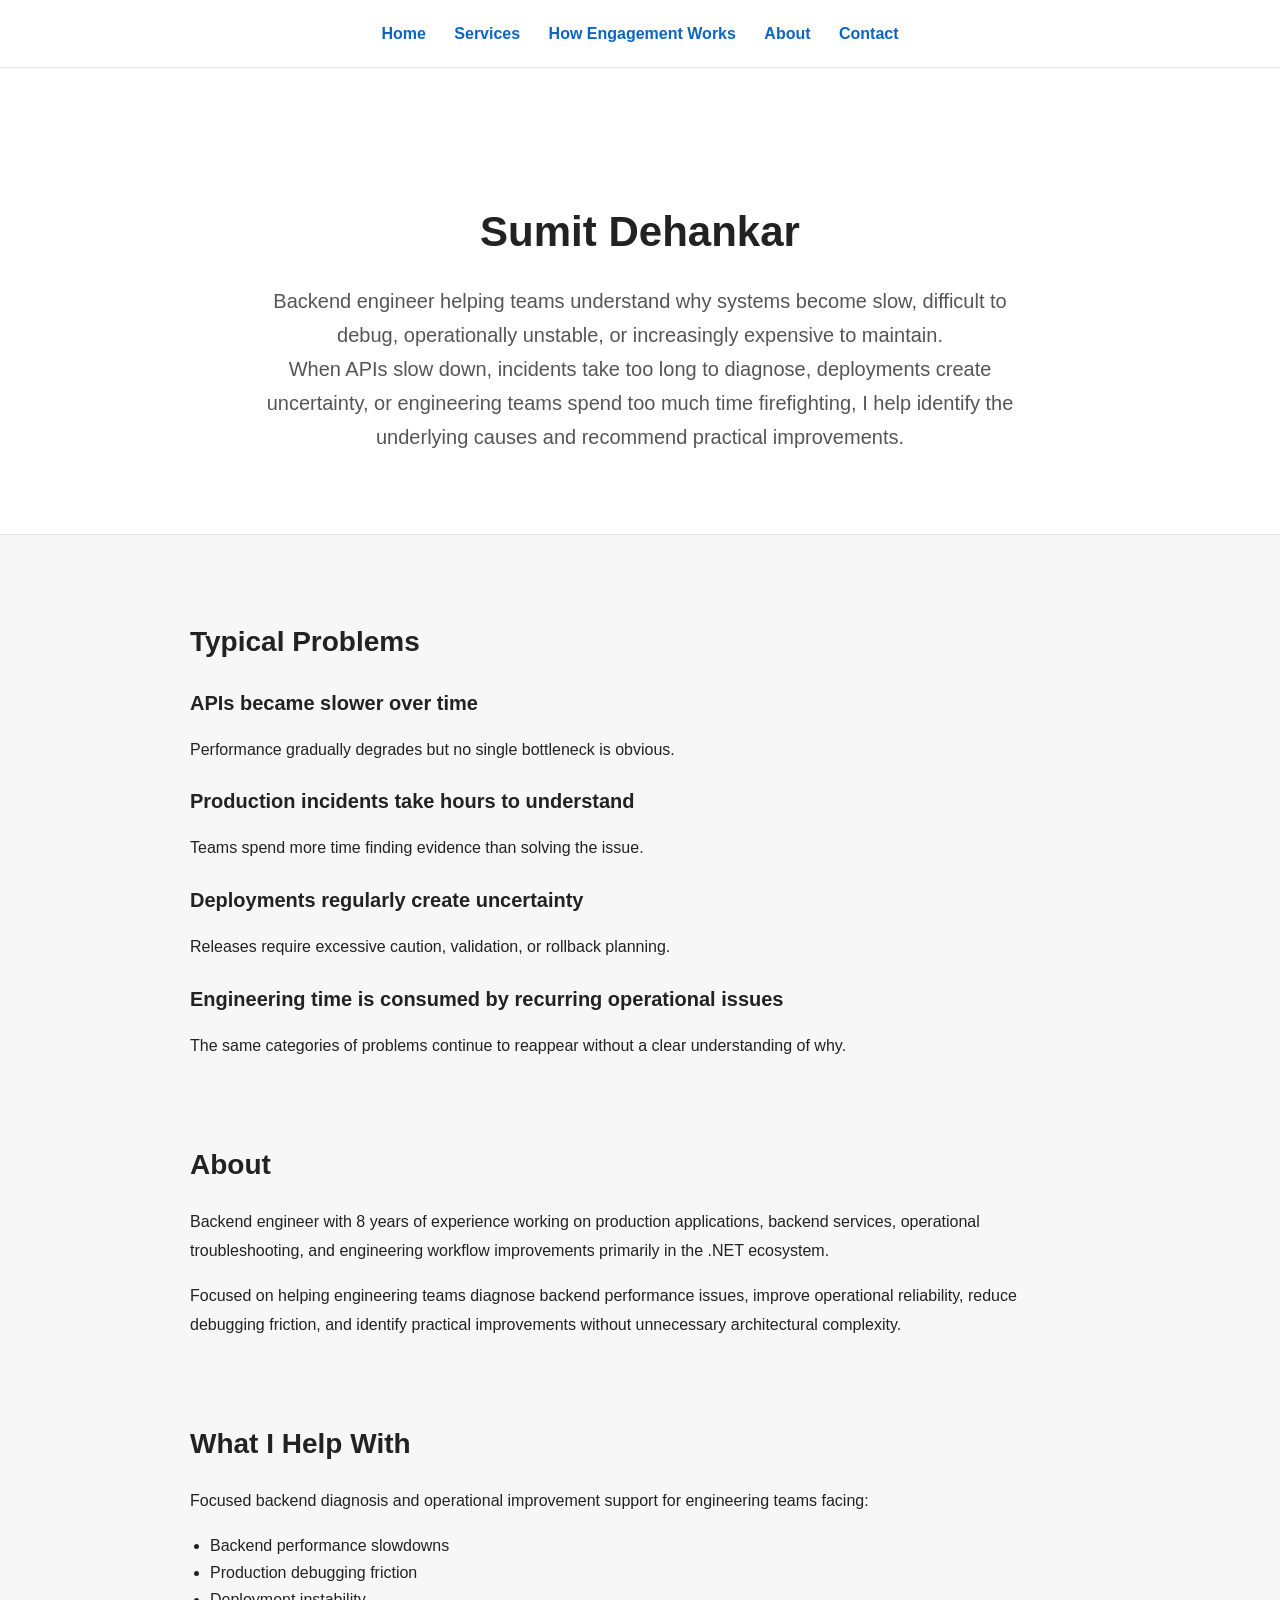
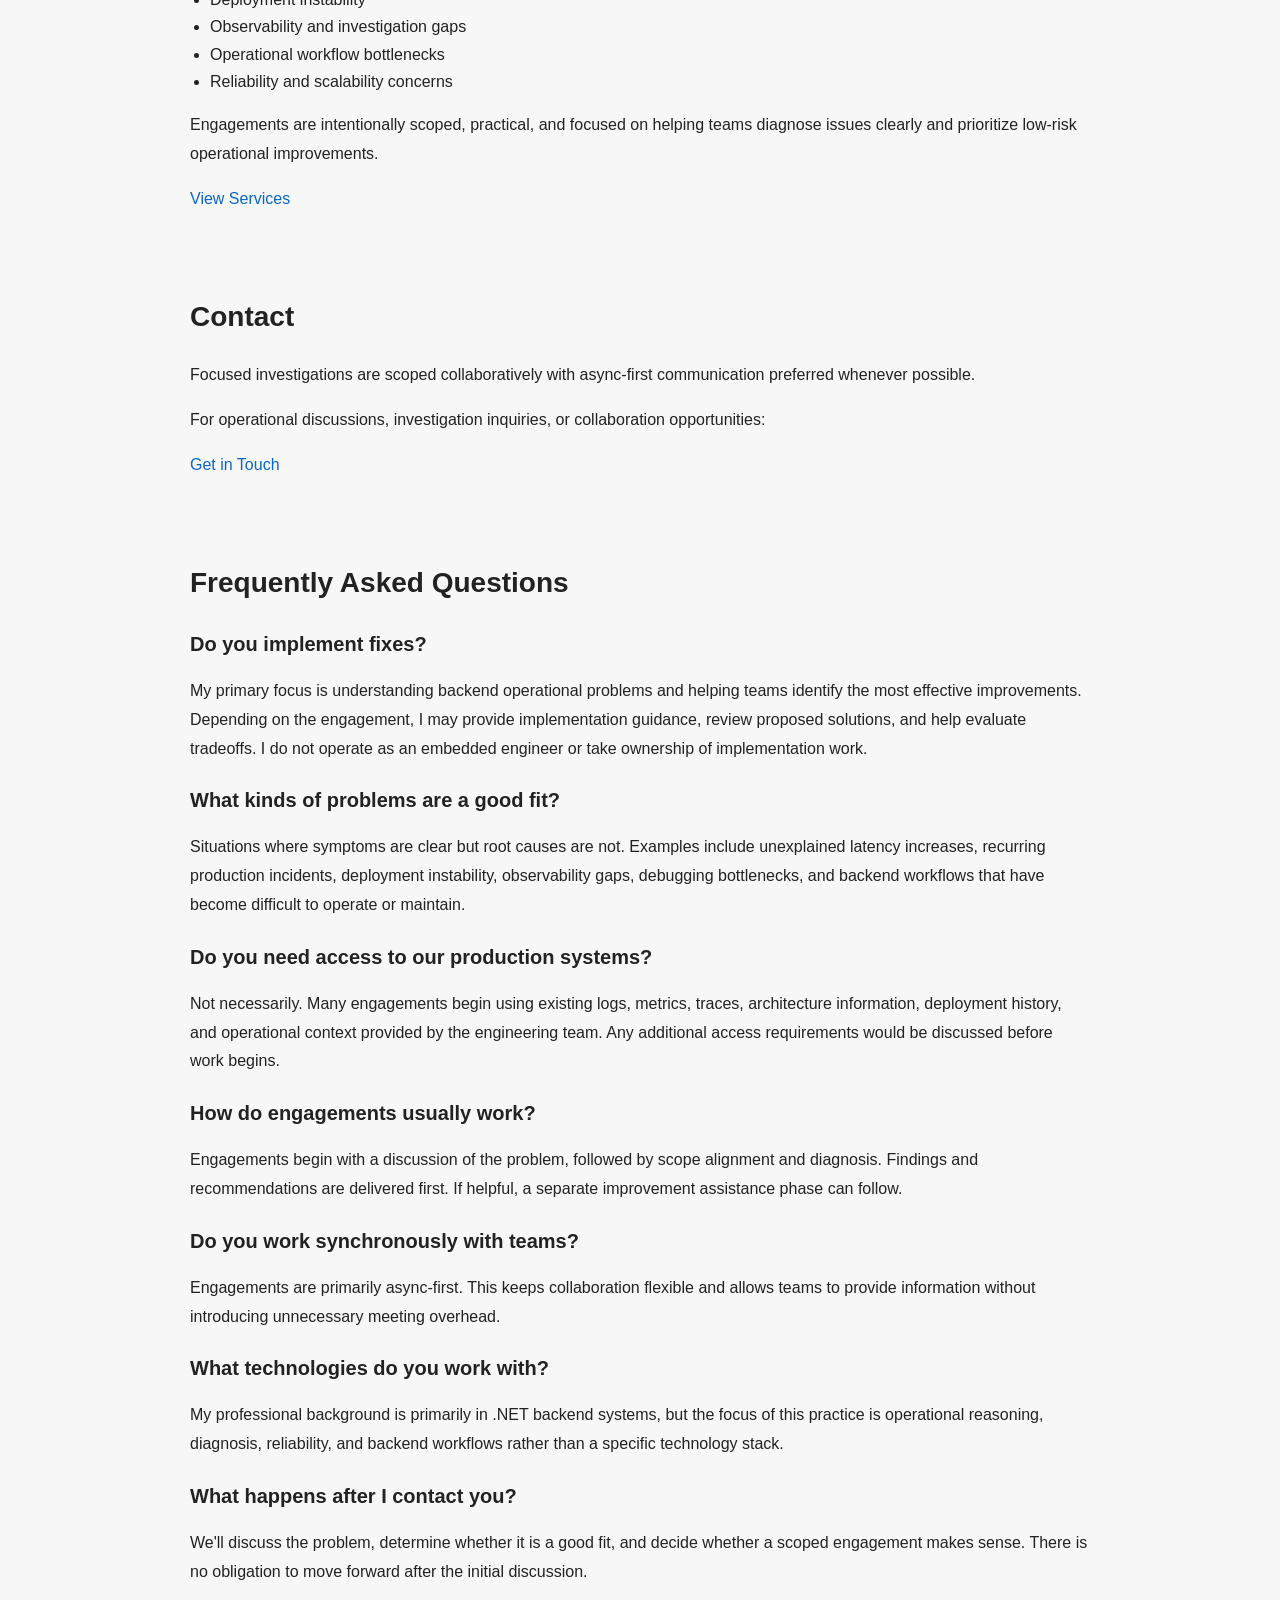
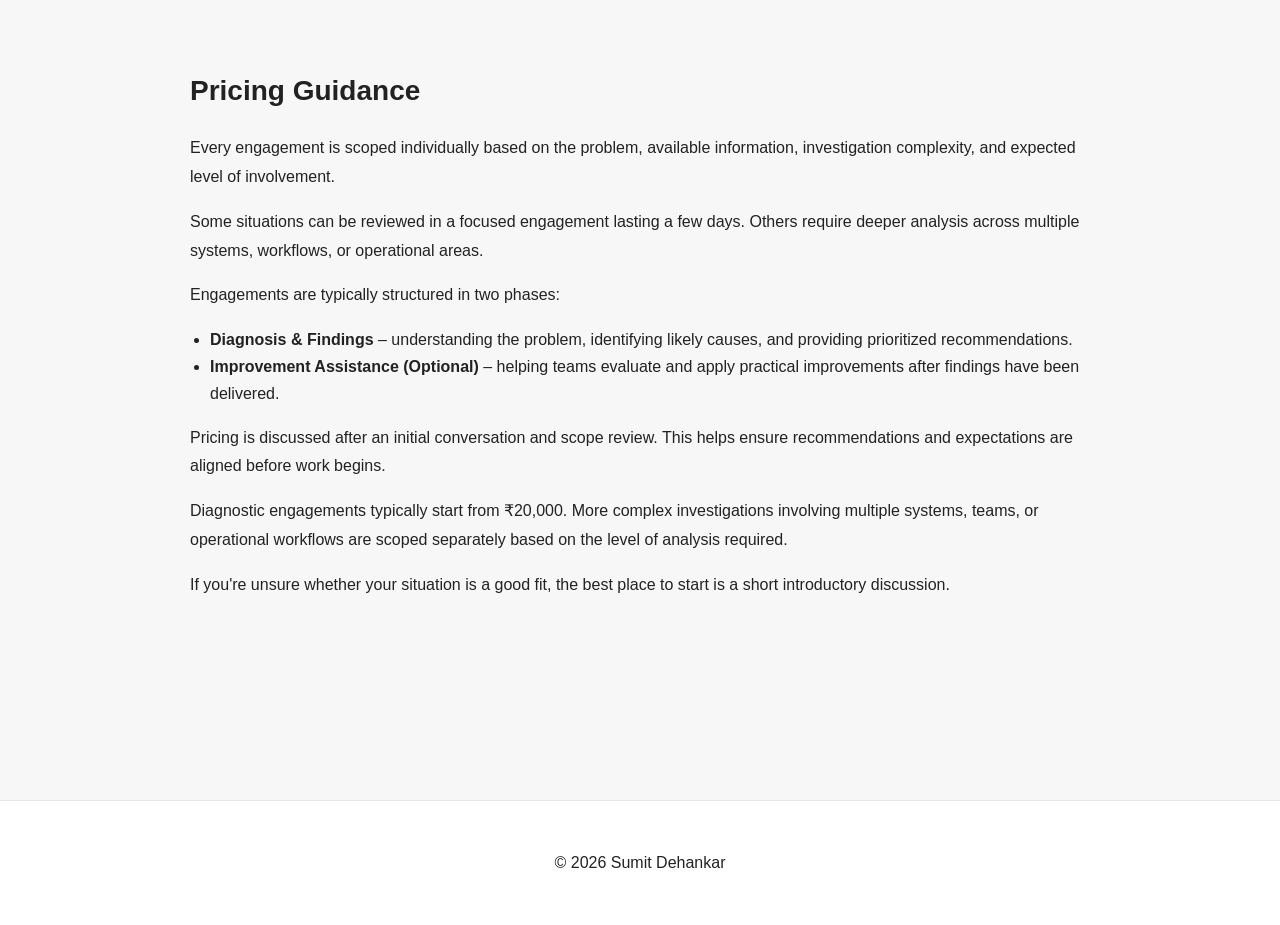
==== commit b42ca0d6: "Add class to tagline paragraph for improved styling consistency" ====
--- a/index.html
+++ b/index.html
@@ -26,7 +26,7 @@
         maintain.
       </p>
 
-      <p>
+      <p class="tagline">
         When APIs slow down, incidents take too long to diagnose, deployments
         create uncertainty, or engineering teams spend too much time
         firefighting, I help identify the underlying causes and recommend
